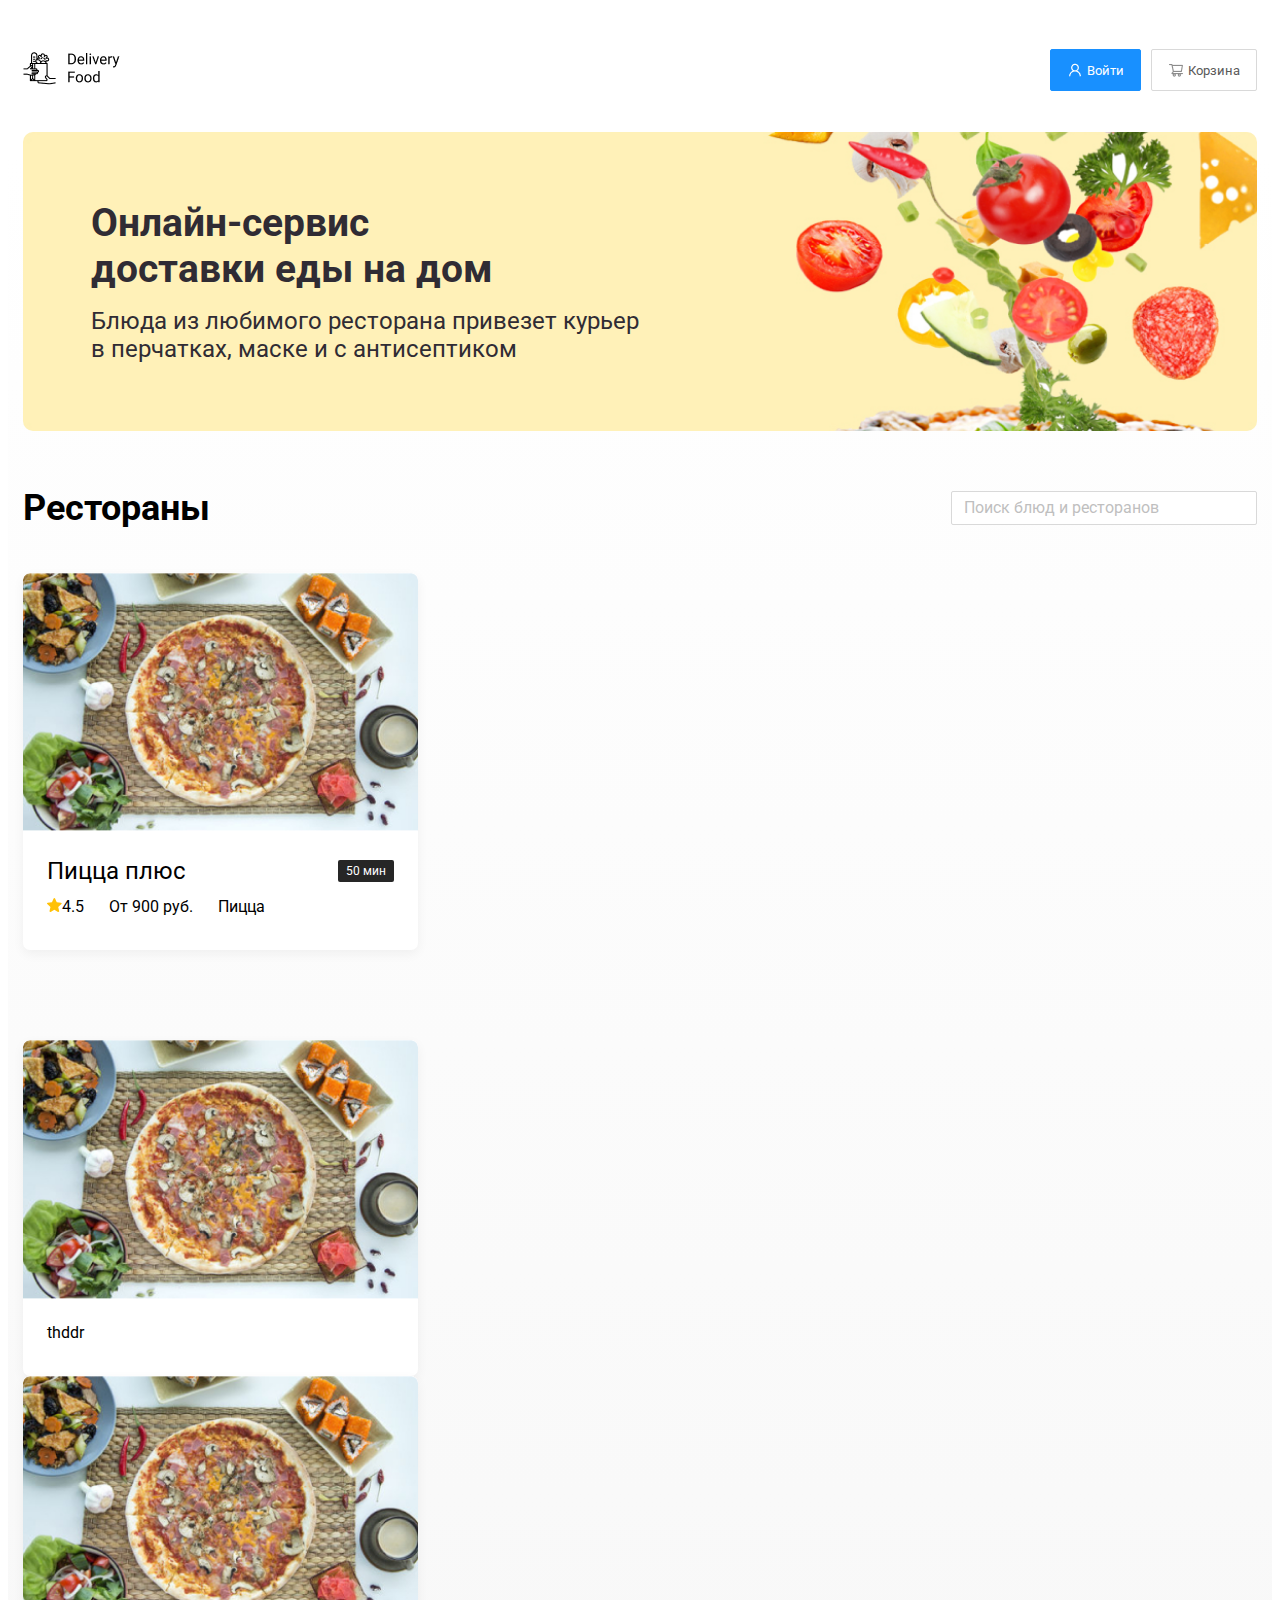
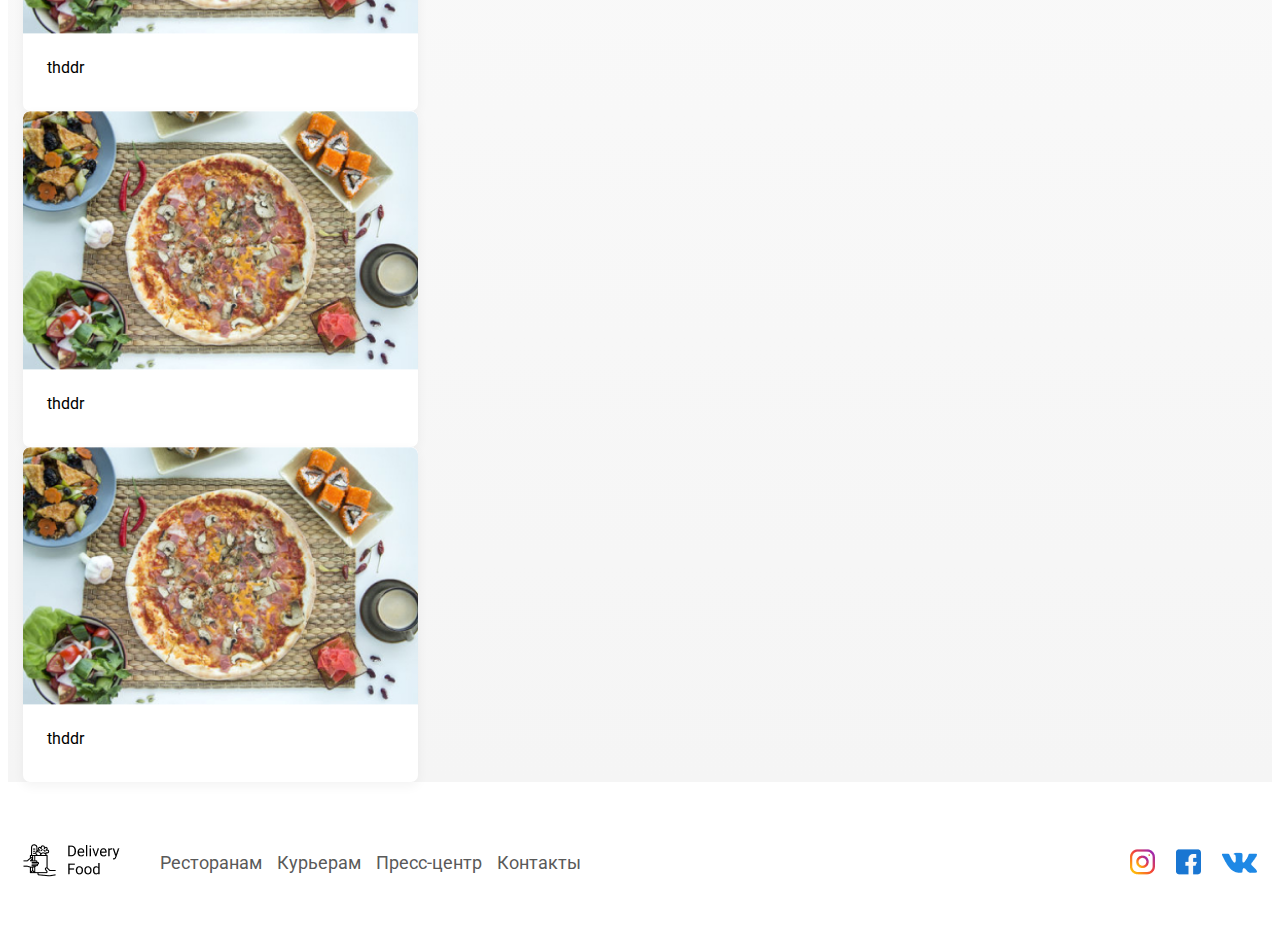
==== glo_intensive_project/index.html @ 6bc50bf5 "Add files via upload" ====
<!DOCTYPE html>
<html lang="ru">
<head>
  <meta charset="UTF-8">
  <meta name="viewport" content="width=device-width, initial-scale=1.0">

  <link rel="preconnect" href="https://fonts.googleapis.com">
  <link rel="preconnect" href="https://fonts.gstatic.com" crossorigin>
  <link href="https://fonts.googleapis.com/css2?family=Roboto:wght@400;700&display=swap" rel="stylesheet">

  <link rel="stylesheet" href="styles.css">
  
  <title>Delivery food</title>
</head>
<body>
<div class="page-wrapper">
  <header class="header">
    <div class="container">
    <div class="header-box">
      <div class="header-logo logo">
      <img src="../glo_intensive_project/media/logo.png" alt="logo">
    </div>

      <div class="header-controls">
        <button class="btn btn-primary">
          <img src="../glo_intensive_project/media/icons/user.png" alt="user">Войти
        </button>
        <button class="btn btn-outline">
          <img src="../glo_intensive_project/media/icons/shopping cart.png" alt="shopping cart">Корзина
        </button>
      </div>
    </div>
    </div>
  </header>

  <main class="main">
    <section class="banner">
      <div class="container">
        <div class="banner-item">
          <h2 class="banner-item--title">
            Онлайн-сервис<br>доставки еды на дом
          </h2>
          <p class="banner-item--subtitle">Блюда из любимого ресторана привезет курьер в перчатках, маске и с антисептиком</p>
        </div>
    </div>
    </section>

    <section class="products ">
      <div class="container">
        <div class="products-header">
          <h3 class="products-header--title">
            Рестораны
          </h3>
          <input 
          type="text" 
          class="products-header--search"
          placeholder="Поиск блюд и ресторанов"/>
        </div>
        
        <div class="products-wrapper">
          <div class="products-card">
            <div class="products-card__image">
              <img src="./media/rests/pizza plus.jpeg" alt="pizza plus">
            </div>
            <div class="products-card__description">
              <div class="products-card__description-row">
                <h4 class="products-card__description--title">Пицца плюс</h4>
                <div class="products-card__description--badge">50 мин</div>
              </div>
              <div class="products-card__description-row">
                <div class="products-card__description-info">
                  <div class="products-card__description-info--rating">
                    <img src="./media/icons/star.svg" alt="star">4.5
                  </div>
                  <div class="products-card__description-info--price">От 900 руб.</div>
                  <div class="products-card__description-info--group">Пицца</div>
                  </div>
                </div>
              </div>
              
            </div>
          </div>

          <div class="products-card">
            <div class="products-card__image">
              <img src="./media/rests/pizza plus.jpeg" alt="pizza plus">
            </div>
            <div class="products-card__description">thddr</div>
          </div>

          <div class="products-card">
            <div class="products-card__image">
              <img src="./media/rests/pizza plus.jpeg" alt="pizza plus">
            </div>
            <div class="products-card__description">thddr</div>
          </div>

            <div class="products-card">
              <div class="products-card__image">
                <img src="./media/rests/pizza plus.jpeg" alt="pizza plus">
              </div>
              <div class="products-card__description">thddr</div>
            </div>
            
            <div class="products-card">
              <div class="products-card__image">
              <img src="./media/rests/pizza plus.jpeg" alt="pizza plus">
            </div>
            <div class="products-card__description">thddr</div>
          </div>
          </div>


        </div>
    </div>
    </section>

  </main>

  <footer class="footer">
    <div class="container">
          <div class="footer-box">
            <div class="footer-logo">
              <img src="../glo_intensive_project/media/logo.png" alt="logo">
            </div>
            <div class="footer-nav">
              <ul>
                <li> Ресторанам </li>
                <li>Курьерам</li>
                <li>Пресс-центр</li>
                <li>Контакты</li>
              </ul>
            </div>
              <div class="footer-social">
                <img src="./media/socials/inst.png" alt="Instagram">
                <img src="./media/socials/fb.png" alt="Facebook">
                <img src="./media/socials/vk.png" alt="VKontakte">
              </div>
    </div>
  </div>
  </footer>
</div>

</body>
</html>
---- glo_intensive_project/styles.css ----
*{
    box-sizing: border-box;
    font-family: Roboto;
    font-style: normal;
    font-weight: 400;
    line-height: normal;
}

.body{
    margin: 0px;
    padding: 0px;
}

.container{
    width: 100%;
    height: 100%;
    margin: 0px auto;
    padding-left: 15px;
    padding-right: 15px ;
}

.page-wrapper{
display: flex;
flex-direction: column;
min-height: 100vh ;
}

.main{
    flex-grow: 1;
    background: linear-gradient(180deg, rgba(245, 245, 245, 0.00) 1.04%, #f5f5f5 100%);
}


.btn{
display: flex;
gap: 4px;
padding: 8px 16px;
align-items: center;
outline: none;
}

.btn-primary{
    border-radius: 2px;
    background: #1890FF;
    border: 1px solid #1890FF;
    color: #fff;
    }
    
    .btn-outline{
    border: 1px solid #D9D9D9;
    border-radius: 2px;
    background:#FFF;
    box-shadow: 0px 0px 2px 0px rgba(0, 0, 0,0.0);
    color: #595959;
    }

.header{
    min-height: 124px;
    align-items: center;
    display: flex;
}

.header-controls{
    display: flex;
    align-items: center;
    justify-content: flex-end;
    gap: 10px ;
}

.header-box{
     height: 100%;
     display: flex;
     align-items: center;
     justify-content: space-between;
}

.main{

}

.logo{
    min-width: 100px;
}
.logo img{
    width: 100%;
}

.footer{
    display: flex;
    align-items: center;
    min-height: 156px;
    padding-top: 60px;
    padding-bottom: 60px;
}

.footer-box {
    height: 100%;
    display: flex;
    flex-wrap: wrap;
    align-items: center;
    justify-content: space-between;
    gap: 36px;
}

.footer-nav{
    flex-grow: 1;
}

.footer-nav ul{
    display: flex;
    align-items: center;
    list-style: none;
    padding: 0px;
    margin: 0px;
    gap: 15px;
    flex-wrap: wrap;
}

.footer-nav ul li{
    font-size: 18px;
    color: #595959;
}

.footer-social{
    display: flex;

    align-items: center;
    justify-content: flex-end;
    gap: 20px;
}

.banner{
margin-bottom: 56px;
}

.banner-item{
    background-image: url(./media/banners/banner.jpeg);
    background-repeat: no-repeat;
    background-size: cover;
    background-position: center right;
    padding: 68px; 
    border-radius: 10px;    
}

.banner-item--title{
    font-weight: 700;
    font-size: 39px;
    color: #302c34;
    max-width: 50%;
    margin-top: 0px;
    margin-bottom: 15px;
}

.banner-item--subtitle{
    font-size: 24px;
    color: #302c34;
    max-width: 50%;
    margin: 0px;
}

.products{

}

.products-header{
    display: flex;
    align-items:center;
    justify-content: space-between;
    flex-wrap: wrap;
    gap: 24px;
}

.products-header--title{
    font-weight: 700;
    font-size: 36px;
    color: #000 ;
    margin: 0px;
}

.products-header--search{
border: 1px solid #D9D9D9;
background: #fff;
border-radius: 2px;
min-width: 306px;
height: 34px;
flex-shrink: 0;
padding: 5px 12px;
}



.products-header--search:focus{
    outline: none;
    border: 1px solid #D9D9D9;
}


.products-header--search::placeholder{
    color: #BfBfBf;
    font-size: 16px;
    font-weight: 400;
    line-height: 24px ;
}

.products-wrapper{
    display: flex;
    flex-wrap: wrap;
    gap: 24px;
    margin-top: 44px;
    margin-bottom: 90px;
}

.products-card{
    width: calc((100% - 48px) / 3);
    border-radius: 7px;
    box-shadow: 0 4px 12px 0 rgba(0, 0, 0, 0.05);
    background: #fff;
    overflow: hidden;
}

.products-card__image{
    width: 100%;
}

.products-card__image img {
    width: 100%;
}

.products-card__description{
    padding: 20px 24px 34px 24px;
}

.products-card__description-row{
    display: flex;
    align-items: center;
    justify-content: space-between;
}


.products-card__description-row:not(:last-child){
    margin-bottom: 10px;
}

.products-card__description--title{
font-size: 24px;
line-height: 32px;
color: #000;
margin: 0px;
}

.products-card__description--badge{
    font-size: 12px;
    line-height: 20px;
    color: #fff;
    font-weight: 400;
    border-radius: 2px;
    background: #262626;
    padding: 1px 8px;

}

.products-card__description-info{
display: flex;
align-items: center;
justify-content: flex-start;
gap: 25px;
flex-wrap: wrap;
}



@media (max-width: 991px) {
    .banner-item--title{
        max-width: 100%;
    }
    
    .banner-item--subtitle{
        max-width: 100%;
    } 

    .products-card{
        width: calc((100% - 24px)  / 2);
    }
}


@media (max-width: 576px) {
    .products-card{
        width: 100%;
    }
}
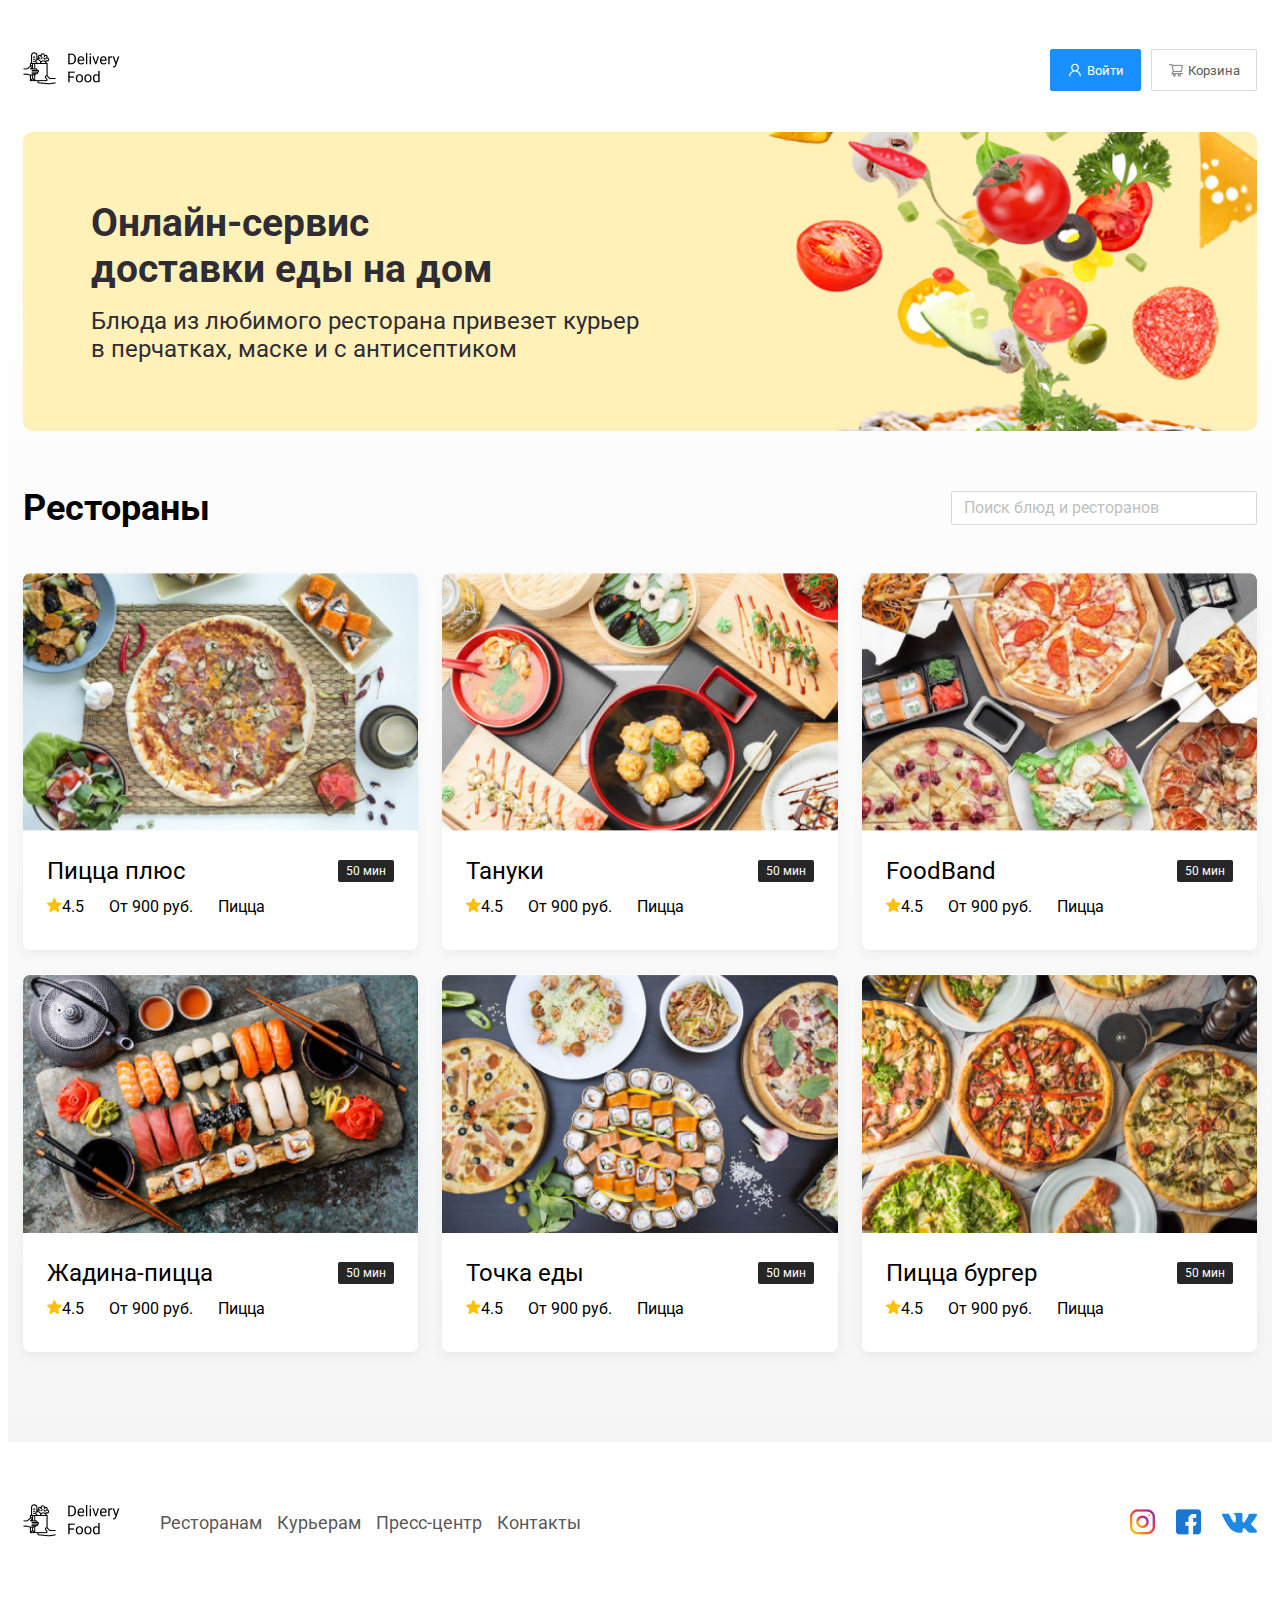
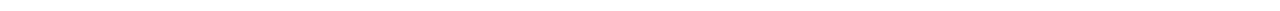
==== commit 2d73231e: "Add files via upload" ====
--- a/glo_intensive_project/index.html
+++ b/glo_intensive_project/index.html
@@ -1,145 +1,223 @@
 <!DOCTYPE html>
 <html lang="ru">
+
 <head>
-  <meta charset="UTF-8">
-  <meta name="viewport" content="width=device-width, initial-scale=1.0">
-
-  <link rel="preconnect" href="https://fonts.googleapis.com">
-  <link rel="preconnect" href="https://fonts.gstatic.com" crossorigin>
-  <link href="https://fonts.googleapis.com/css2?family=Roboto:wght@400;700&display=swap" rel="stylesheet">
-
-  <link rel="stylesheet" href="styles.css">
-  
-  <title>Delivery food</title>
+    <meta charset="UTF-8">
+    <meta name="viewport" content="width=device-width, initial-scale=1.0">
+
+    <link rel="preconnect" href="https://fonts.googleapis.com">
+    <link rel="preconnect" href="https://fonts.gstatic.com" crossorigin>
+    <link href="https://fonts.googleapis.com/css2?family=Roboto:wght@400;700&display=swap" rel="stylesheet">
+
+    <link rel="stylesheet" href="styles.css">
+
+    <title>Delivery food</title>
 </head>
+
 <body>
-<div class="page-wrapper">
-  <header class="header">
-    <div class="container">
-    <div class="header-box">
-      <div class="header-logo logo">
-      <img src="../glo_intensive_project/media/logo.png" alt="logo">
-    </div>
-
-      <div class="header-controls">
-        <button class="btn btn-primary">
+    <div class="page-wrapper">
+        <header class="header">
+            <div class="container">
+                <div class="header-box">
+                    <div class="header-logo logo">
+                        <img src="../glo_intensive_project/media/logo.png" alt="logo">
+                    </div>
+
+                    <div class="header-controls">
+                        <button class="btn btn-primary">
           <img src="../glo_intensive_project/media/icons/user.png" alt="user">Войти
         </button>
-        <button class="btn btn-outline">
+                        <button class="btn btn-outline">
           <img src="../glo_intensive_project/media/icons/shopping cart.png" alt="shopping cart">Корзина
         </button>
-      </div>
-    </div>
-    </div>
-  </header>
-
-  <main class="main">
-    <section class="banner">
-      <div class="container">
-        <div class="banner-item">
-          <h2 class="banner-item--title">
-            Онлайн-сервис<br>доставки еды на дом
-          </h2>
-          <p class="banner-item--subtitle">Блюда из любимого ресторана привезет курьер в перчатках, маске и с антисептиком</p>
-        </div>
+                    </div>
+                </div>
+            </div>
+        </header>
+
+        <main class="main">
+            <section class="banner">
+                <div class="container">
+                    <div class="banner-item">
+                        <h2 class="banner-item--title">
+                            Онлайн-сервис<br>доставки еды на дом
+                        </h2>
+                        <p class="banner-item--subtitle">Блюда из любимого ресторана привезет курьер в перчатках, маске и с антисептиком</p>
+                    </div>
+                </div>
+            </section>
+
+            <section class="products ">
+                <div class="container">
+                    <div class="products-header">
+                        <h3 class="products-header--title">
+                            Рестораны
+                        </h3>
+                        <input type="text" class="products-header--search" placeholder="Поиск блюд и ресторанов" />
+                    </div>
+
+                    <div class="products-wrapper">
+                        <div class="products-card">
+                            <div class="products-card__image">
+                                <img src="./media/rests/pizza plus.jpeg" alt="pizza plus">
+                            </div>
+                            <div class="products-card__description">
+                                <div class="products-card__description-row">
+                                    <h4 class="products-card__description--title">Пицца плюс</h4>
+                                    <div class="products-card__description--badge">50 мин</div>
+                                </div>
+                                <div class="products-card__description-row">
+                                    <div class="products-card__description-info">
+                                        <div class="products-card__description-info--rating">
+                                            <img src="./media/icons/star.svg" alt="star">4.5
+                                        </div>
+                                        <div class="products-card__description-info--price">От 900 руб.</div>
+                                        <div class="products-card__description-info--group">Пицца</div>
+                                    </div>
+                                </div>
+                            </div>
+                        </div>
+
+                        <div class="products-card">
+                            <div class="products-card__image">
+                                <img src="./media/rests/tanuki.jpeg" alt="tanuki">
+                            </div>
+                            <div class="products-card__description">
+                                <div class="products-card__description-row">
+                                    <h4 class="products-card__description--title">Тануки</h4>
+                                    <div class="products-card__description--badge">50 мин</div>
+                                </div>
+                                <div class="products-card__description-row">
+                                    <div class="products-card__description-info">
+                                        <div class="products-card__description-info--rating">
+                                            <img src="./media/icons/star.svg" alt="star">4.5
+                                        </div>
+                                        <div class="products-card__description-info--price">От 900 руб.</div>
+                                        <div class="products-card__description-info--group">Пицца</div>
+                                    </div>
+                                </div>
+                            </div>
+                        </div>
+
+
+                        <div class="products-card">
+                            <div class="products-card__image">
+                                <img src="./media/rests/food band.jpeg" alt="food band">
+                            </div>
+                            <div class="products-card__description">
+                                <div class="products-card__description-row">
+                                    <h4 class="products-card__description--title">FoodBand</h4>
+                                    <div class="products-card__description--badge">50 мин</div>
+                                </div>
+                                <div class="products-card__description-row">
+                                    <div class="products-card__description-info">
+                                        <div class="products-card__description-info--rating">
+                                            <img src="./media/icons/star.svg" alt="star">4.5
+                                        </div>
+                                        <div class="products-card__description-info--price">От 900 руб.</div>
+                                        <div class="products-card__description-info--group">Пицца</div>
+                                    </div>
+                                </div>
+                            </div>
+                        </div>
+
+                        <div class="products-card">
+                            <div class="products-card__image">
+                                <img src="./media/rests/zhadina pizza.jpeg" alt="zhadina pizza">
+                            </div>
+                            <div class="products-card__description">
+                                <div class="products-card__description-row">
+                                    <h4 class="products-card__description--title">Жадина-пицца</h4>
+                                    <div class="products-card__description--badge">50 мин</div>
+                                </div>
+                                <div class="products-card__description-row">
+                                    <div class="products-card__description-info">
+                                        <div class="products-card__description-info--rating">
+                                            <img src="./media/icons/star.svg" alt="star">4.5
+                                        </div>
+                                        <div class="products-card__description-info--price">От 900 руб.</div>
+                                        <div class="products-card__description-info--group">Пицца</div>
+                                    </div>
+                                </div>
+                            </div>
+                        </div>
+
+                        <div class="products-card">
+                            <div class="products-card__image">
+                                <img src="./media/rests/tochka edy.jpeg" alt="tochka edy">
+                            </div>
+                            <div class="products-card__description">
+                                <div class="products-card__description-row">
+                                    <h4 class="products-card__description--title">Точка еды</h4>
+                                    <div class="products-card__description--badge">50 мин</div>
+                                </div>
+                                <div class="products-card__description-row">
+                                    <div class="products-card__description-info">
+                                        <div class="products-card__description-info--rating">
+                                            <img src="./media/icons/star.svg" alt="star">4.5
+                                        </div>
+                                        <div class="products-card__description-info--price">От 900 руб.</div>
+                                        <div class="products-card__description-info--group">Пицца</div>
+                                    </div>
+                                </div>
+                            </div>
+                        </div>
+
+                        <div class="products-card">
+                            <div class="products-card__image">
+                                <img src="./media/rests/pizza burger.jpeg" alt="pizza burger">
+                            </div>
+                            <div class="products-card__description">
+                                <div class="products-card__description-row">
+                                    <h4 class="products-card__description--title">Пицца бургер</h4>
+                                    <div class="products-card__description--badge">50 мин</div>
+                                </div>
+                                <div class="products-card__description-row">
+                                    <div class="products-card__description-info">
+                                        <div class="products-card__description-info--rating">
+                                            <img src="./media/icons/star.svg" alt="star">4.5
+                                        </div>
+                                        <div class="products-card__description-info--price">От 900 руб.</div>
+                                        <div class="products-card__description-info--group">Пицца</div>
+                                    </div>
+                                </div>
+                            </div>
+                        </div>
+
+
+
+                    </div>
+
+                </div>
     </div>
     </section>
 
-    <section class="products ">
-      <div class="container">
-        <div class="products-header">
-          <h3 class="products-header--title">
-            Рестораны
-          </h3>
-          <input 
-          type="text" 
-          class="products-header--search"
-          placeholder="Поиск блюд и ресторанов"/>
+    </main>
+
+    <footer class="footer">
+        <div class="container">
+            <div class="footer-box">
+                <div class="footer-logo">
+                    <img src="../glo_intensive_project/media/logo.png" alt="logo">
+                </div>
+                <div class="footer-nav">
+                    <ul>
+                        <li>Ресторанам </li>
+                        <li>Курьерам</li>
+                        <li>Пресс-центр</li>
+                        <li>Контакты</li>
+                    </ul>
+                </div>
+                <div class="footer-social">
+                    <img src="./media/socials/inst.png" alt="Instagram">
+                    <img src="./media/socials/fb.png" alt="Facebook">
+                    <img src="./media/socials/vk.png" alt="VKontakte">
+                </div>
+            </div>
         </div>
-        
-        <div class="products-wrapper">
-          <div class="products-card">
-            <div class="products-card__image">
-              <img src="./media/rests/pizza plus.jpeg" alt="pizza plus">
-            </div>
-            <div class="products-card__description">
-              <div class="products-card__description-row">
-                <h4 class="products-card__description--title">Пицца плюс</h4>
-                <div class="products-card__description--badge">50 мин</div>
-              </div>
-              <div class="products-card__description-row">
-                <div class="products-card__description-info">
-                  <div class="products-card__description-info--rating">
-                    <img src="./media/icons/star.svg" alt="star">4.5
-                  </div>
-                  <div class="products-card__description-info--price">От 900 руб.</div>
-                  <div class="products-card__description-info--group">Пицца</div>
-                  </div>
-                </div>
-              </div>
-              
-            </div>
-          </div>
-
-          <div class="products-card">
-            <div class="products-card__image">
-              <img src="./media/rests/pizza plus.jpeg" alt="pizza plus">
-            </div>
-            <div class="products-card__description">thddr</div>
-          </div>
-
-          <div class="products-card">
-            <div class="products-card__image">
-              <img src="./media/rests/pizza plus.jpeg" alt="pizza plus">
-            </div>
-            <div class="products-card__description">thddr</div>
-          </div>
-
-            <div class="products-card">
-              <div class="products-card__image">
-                <img src="./media/rests/pizza plus.jpeg" alt="pizza plus">
-              </div>
-              <div class="products-card__description">thddr</div>
-            </div>
-            
-            <div class="products-card">
-              <div class="products-card__image">
-              <img src="./media/rests/pizza plus.jpeg" alt="pizza plus">
-            </div>
-            <div class="products-card__description">thddr</div>
-          </div>
-          </div>
-
-
-        </div>
+    </footer>
     </div>
-    </section>
-
-  </main>
-
-  <footer class="footer">
-    <div class="container">
-          <div class="footer-box">
-            <div class="footer-logo">
-              <img src="../glo_intensive_project/media/logo.png" alt="logo">
-            </div>
-            <div class="footer-nav">
-              <ul>
-                <li> Ресторанам </li>
-                <li>Курьерам</li>
-                <li>Пресс-центр</li>
-                <li>Контакты</li>
-              </ul>
-            </div>
-              <div class="footer-social">
-                <img src="./media/socials/inst.png" alt="Instagram">
-                <img src="./media/socials/fb.png" alt="Facebook">
-                <img src="./media/socials/vk.png" alt="VKontakte">
-              </div>
-    </div>
-  </div>
-  </footer>
-</div>
 
 </body>
+
 </html>